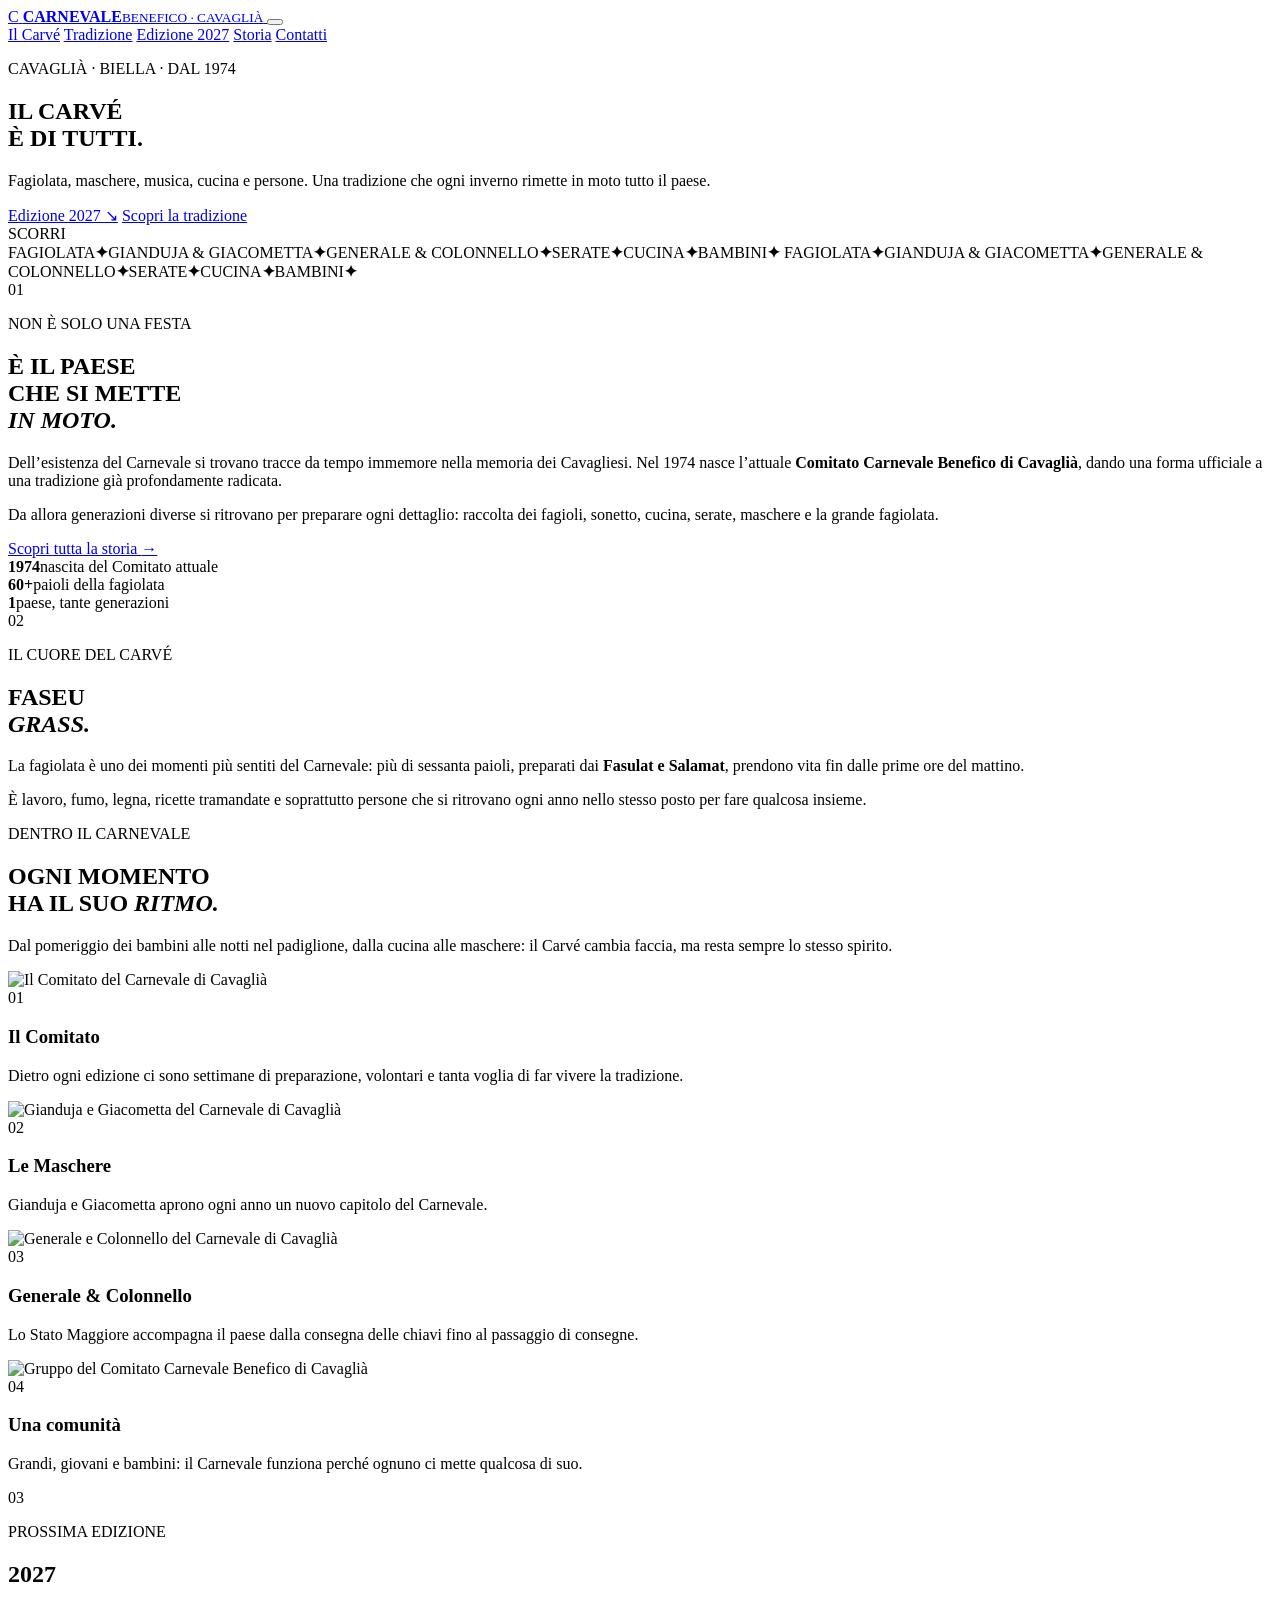
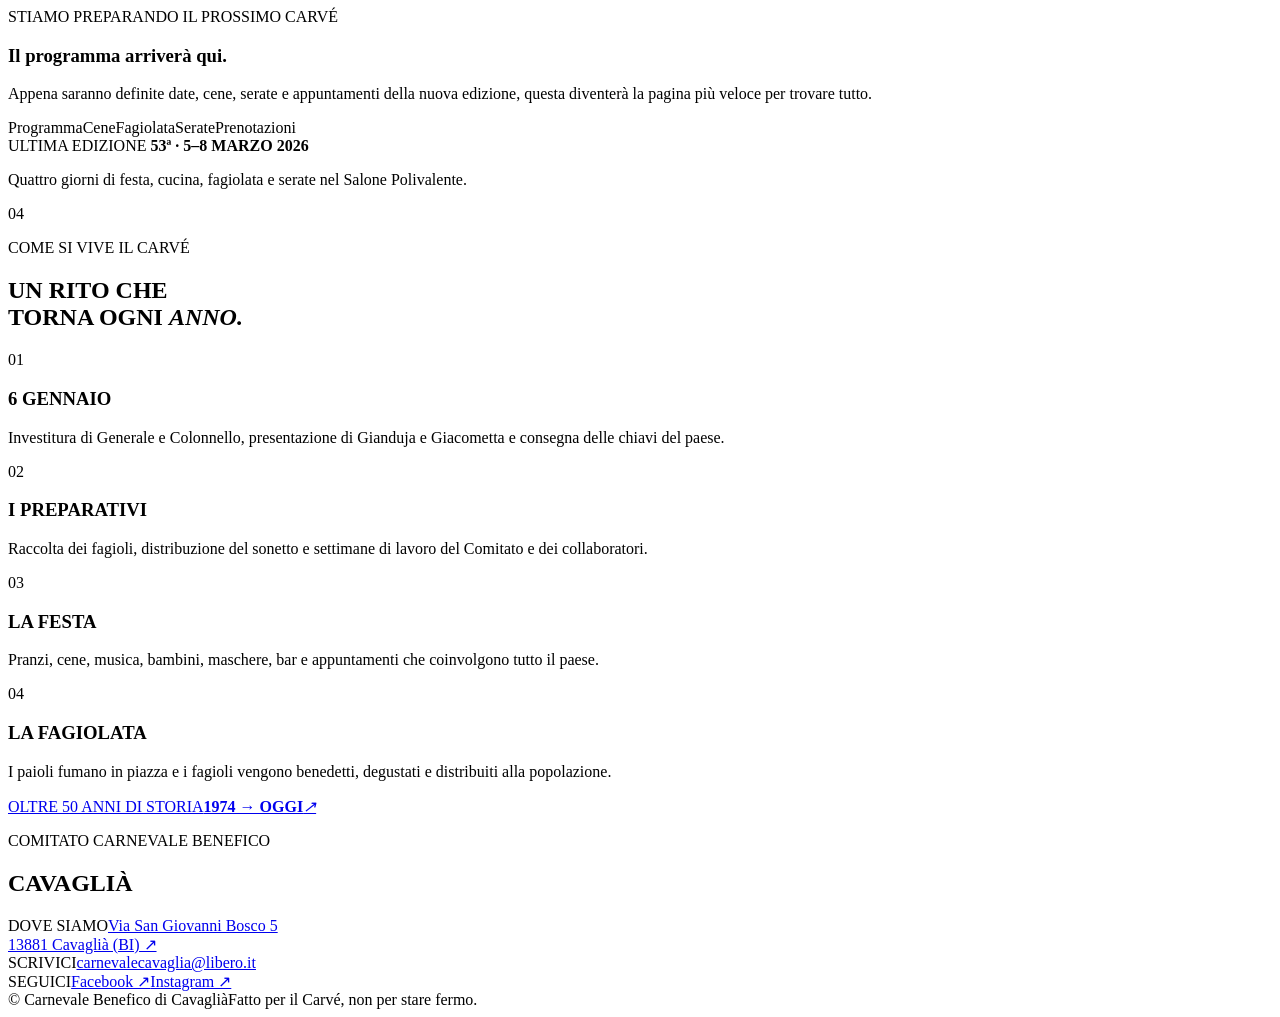
==== index.html @ 2ee0ae90 "Create mobile-first Carnevale homepage" ====
<!doctype html>
<html lang="it">
<head>
  <meta charset="utf-8">
  <meta name="viewport" content="width=device-width, initial-scale=1, viewport-fit=cover">
  <meta name="theme-color" content="#e30613">
  <meta name="description" content="Carnevale Benefico di Cavaglià: tradizione, fagiolata, maschere, musica, cucina e una comunità che porta avanti il Carvé dal 1974.">
  <title>Carnevale Benefico di Cavaglià</title>
  <link rel="preconnect" href="https://fonts.googleapis.com">
  <link rel="preconnect" href="https://fonts.gstatic.com" crossorigin>
  <link href="https://fonts.googleapis.com/css2?family=Bebas+Neue&family=Manrope:wght@400;500;600;700;800&display=swap" rel="stylesheet">
  <link rel="stylesheet" href="styles.css">
</head>
<body>
  <div class="noise" aria-hidden="true"></div>
  <div class="confetti" id="confetti" aria-hidden="true"></div>

  <header class="site-header" id="siteHeader">
    <a class="brand" href="#top" aria-label="Carnevale Benefico di Cavaglià - Home">
      <span class="brand-mark" aria-hidden="true">C</span>
      <span class="brand-copy"><strong>CARNEVALE</strong><small>BENEFICO · CAVAGLIÀ</small></span>
    </a>

    <button class="menu-toggle" id="menuToggle" type="button" aria-expanded="false" aria-controls="mainNav" aria-label="Apri il menu">
      <span></span><span></span>
    </button>

    <nav class="main-nav" id="mainNav" aria-label="Navigazione principale">
      <a href="#carnevale">Il Carvé</a>
      <a href="#tradizione">Tradizione</a>
      <a href="#edizione">Edizione 2027</a>
      <a href="storia.html">Storia</a>
      <a href="#contatti">Contatti</a>
    </nav>
  </header>

  <main id="top">
    <section class="hero" aria-labelledby="heroTitle">
      <div class="hero-photo" role="img" aria-label="Il Comitato del Carnevale Benefico di Cavaglià sul palco"></div>
      <div class="hero-shade"></div>
      <div class="hero-content">
        <p class="eyebrow reveal">CAVAGLIÀ · BIELLA · DAL 1974</p>
        <h1 id="heroTitle" class="reveal">IL CARVÉ<br><span>È DI TUTTI.</span></h1>
        <p class="hero-lead reveal">Fagiolata, maschere, musica, cucina e persone. Una tradizione che ogni inverno rimette in moto tutto il paese.</p>
        <div class="hero-actions reveal">
          <a class="btn btn-primary" href="#edizione">Edizione 2027 <span>↘</span></a>
          <a class="btn btn-ghost" href="#tradizione">Scopri la tradizione</a>
        </div>
      </div>
      <div class="hero-scroll" aria-hidden="true"><span>SCORRI</span><i></i></div>
    </section>

    <section class="ticker" aria-label="Elementi del Carnevale">
      <div class="ticker-track">
        <span>FAGIOLATA</span><b>✦</b><span>GIANDUJA & GIACOMETTA</span><b>✦</b><span>GENERALE & COLONNELLO</span><b>✦</b><span>SERATE</span><b>✦</b><span>CUCINA</span><b>✦</b><span>BAMBINI</span><b>✦</b>
        <span>FAGIOLATA</span><b>✦</b><span>GIANDUJA & GIACOMETTA</span><b>✦</b><span>GENERALE & COLONNELLO</span><b>✦</b><span>SERATE</span><b>✦</b><span>CUCINA</span><b>✦</b><span>BAMBINI</span><b>✦</b>
      </div>
    </section>

    <section class="intro section" id="carnevale">
      <div class="section-number reveal">01</div>
      <div class="intro-copy">
        <p class="eyebrow dark reveal">NON È SOLO UNA FESTA</p>
        <h2 class="display reveal">È IL PAESE<br>CHE SI METTE<br><em>IN MOTO.</em></h2>
      </div>
      <div class="intro-text reveal">
        <p>Dell’esistenza del Carnevale si trovano tracce da tempo immemore nella memoria dei Cavagliesi. Nel 1974 nasce l’attuale <strong>Comitato Carnevale Benefico di Cavaglià</strong>, dando una forma ufficiale a una tradizione già profondamente radicata.</p>
        <p>Da allora generazioni diverse si ritrovano per preparare ogni dettaglio: raccolta dei fagioli, sonetto, cucina, serate, maschere e la grande fagiolata.</p>
        <a class="text-link" href="storia.html">Scopri tutta la storia <span>→</span></a>
      </div>
    </section>

    <section class="stats" aria-label="Numeri del Carnevale">
      <article class="stat reveal"><strong>1974</strong><span>nascita del Comitato attuale</span></article>
      <article class="stat reveal"><strong>60+</strong><span>paioli della fagiolata</span></article>
      <article class="stat reveal"><strong>1</strong><span>paese, tante generazioni</span></article>
    </section>

    <section class="tradition section section-dark" id="tradizione">
      <div class="section-number reveal">02</div>
      <div class="tradition-grid">
        <div class="tradition-copy">
          <p class="eyebrow reveal">IL CUORE DEL CARVÉ</p>
          <h2 class="display reveal">FASEU<br><em>GRASS.</em></h2>
          <p class="reveal">La fagiolata è uno dei momenti più sentiti del Carnevale: più di sessanta paioli, preparati dai <strong>Fasulat e Salamat</strong>, prendono vita fin dalle prime ore del mattino.</p>
          <p class="reveal">È lavoro, fumo, legna, ricette tramandate e soprattutto persone che si ritrovano ogni anno nello stesso posto per fare qualcosa insieme.</p>
        </div>
        <div class="tradition-photo reveal" role="img" aria-label="Preparazione della fagiolata di Cavaglià"></div>
      </div>
    </section>

    <section class="moments section">
      <div class="section-head">
        <div>
          <p class="eyebrow dark reveal">DENTRO IL CARNEVALE</p>
          <h2 class="display reveal">OGNI MOMENTO<br>HA IL SUO <em>RITMO.</em></h2>
        </div>
        <p class="section-note reveal">Dal pomeriggio dei bambini alle notti nel padiglione, dalla cucina alle maschere: il Carvé cambia faccia, ma resta sempre lo stesso spirito.</p>
      </div>

      <div class="mosaic">
        <article class="moment moment-large reveal">
          <img src="https://carnevalecavaglia.wordpress.com/wp-content/uploads/2025/02/img_5497-1.jpg" alt="Il Comitato del Carnevale di Cavaglià" loading="lazy">
          <div><span>01</span><h3>Il Comitato</h3><p>Dietro ogni edizione ci sono settimane di preparazione, volontari e tanta voglia di far vivere la tradizione.</p></div>
        </article>
        <article class="moment reveal">
          <img src="https://carnevalecavaglia.wordpress.com/wp-content/uploads/2025/02/0dda241e-a281-49d0-a667-15e8bd925cbe.jpeg?w=1024" alt="Gianduja e Giacometta del Carnevale di Cavaglià" loading="lazy">
          <div><span>02</span><h3>Le Maschere</h3><p>Gianduja e Giacometta aprono ogni anno un nuovo capitolo del Carnevale.</p></div>
        </article>
        <article class="moment reveal">
          <img src="https://carnevalecavaglia.wordpress.com/wp-content/uploads/2025/02/immagine-whatsapp-2025-02-12-ore-13.11.57_325f3c4b.jpg?w=1024" alt="Generale e Colonnello del Carnevale di Cavaglià" loading="lazy">
          <div><span>03</span><h3>Generale & Colonnello</h3><p>Lo Stato Maggiore accompagna il paese dalla consegna delle chiavi fino al passaggio di consegne.</p></div>
        </article>
        <article class="moment moment-wide reveal">
          <img src="https://carnevalecavaglia.wordpress.com/wp-content/uploads/2025/02/img_5495.jpg?w=1024" alt="Gruppo del Comitato Carnevale Benefico di Cavaglià" loading="lazy">
          <div><span>04</span><h3>Una comunità</h3><p>Grandi, giovani e bambini: il Carnevale funziona perché ognuno ci mette qualcosa di suo.</p></div>
        </article>
      </div>
    </section>

    <section class="edition section section-red" id="edizione">
      <div class="edition-top">
        <div class="section-number inverse reveal">03</div>
        <p class="eyebrow reveal">PROSSIMA EDIZIONE</p>
      </div>
      <div class="edition-grid">
        <div>
          <h2 class="edition-year reveal">2027</h2>
          <p class="edition-status reveal"><span></span> STIAMO PREPARANDO IL PROSSIMO CARVÉ</p>
        </div>
        <div class="edition-copy reveal">
          <h3>Il programma arriverà qui.</h3>
          <p>Appena saranno definite date, cene, serate e appuntamenti della nuova edizione, questa diventerà la pagina più veloce per trovare tutto.</p>
          <div class="edition-tags" aria-label="Contenuti previsti">
            <span>Programma</span><span>Cene</span><span>Fagiolata</span><span>Serate</span><span>Prenotazioni</span>
          </div>
        </div>
      </div>
      <div class="past-edition reveal">
        <span>ULTIMA EDIZIONE</span>
        <strong>53ª · 5–8 MARZO 2026</strong>
        <p>Quattro giorni di festa, cucina, fagiolata e serate nel Salone Polivalente.</p>
      </div>
    </section>

    <section class="ritual section">
      <div class="section-number reveal">04</div>
      <div class="ritual-head">
        <p class="eyebrow dark reveal">COME SI VIVE IL CARVÉ</p>
        <h2 class="display reveal">UN RITO CHE<br>TORNA OGNI <em>ANNO.</em></h2>
      </div>
      <div class="steps">
        <article class="step reveal"><span>01</span><h3>6 GENNAIO</h3><p>Investitura di Generale e Colonnello, presentazione di Gianduja e Giacometta e consegna delle chiavi del paese.</p></article>
        <article class="step reveal"><span>02</span><h3>I PREPARATIVI</h3><p>Raccolta dei fagioli, distribuzione del sonetto e settimane di lavoro del Comitato e dei collaboratori.</p></article>
        <article class="step reveal"><span>03</span><h3>LA FESTA</h3><p>Pranzi, cene, musica, bambini, maschere, bar e appuntamenti che coinvolgono tutto il paese.</p></article>
        <article class="step reveal"><span>04</span><h3>LA FAGIOLATA</h3><p>I paioli fumano in piazza e i fagioli vengono benedetti, degustati e distribuiti alla popolazione.</p></article>
      </div>
    </section>

    <section class="cta-band" aria-label="Scopri la storia">
      <a href="storia.html"><span>OLTRE 50 ANNI DI STORIA</span><strong>1974 → OGGI</strong><i>↗</i></a>
    </section>
  </main>

  <footer id="contatti">
    <div class="footer-main">
      <div>
        <p class="footer-kicker">COMITATO CARNEVALE BENEFICO</p>
        <h2>CAVAGLIÀ</h2>
      </div>
      <div class="footer-links">
        <div><span>DOVE SIAMO</span><a href="https://www.google.com/maps/search/?api=1&query=Via+San+Giovanni+Bosco+5+Cavaglia" target="_blank" rel="noopener">Via San Giovanni Bosco 5<br>13881 Cavaglià (BI) ↗</a></div>
        <div><span>SCRIVICI</span><a href="mailto:carnevalecavaglia@libero.it">carnevalecavaglia@libero.it</a></div>
        <div><span>SEGUICI</span><a href="https://www.facebook.com/carnevalecavaglia" target="_blank" rel="noopener">Facebook ↗</a><a href="https://www.instagram.com/" target="_blank" rel="noopener">Instagram ↗</a></div>
      </div>
    </div>
    <div class="footer-bottom"><span>© <span id="year"></span> Carnevale Benefico di Cavaglià</span><span>Fatto per il Carvé, non per stare fermo.</span></div>
  </footer>

  <script src="script.js"></script>
</body>
</html>
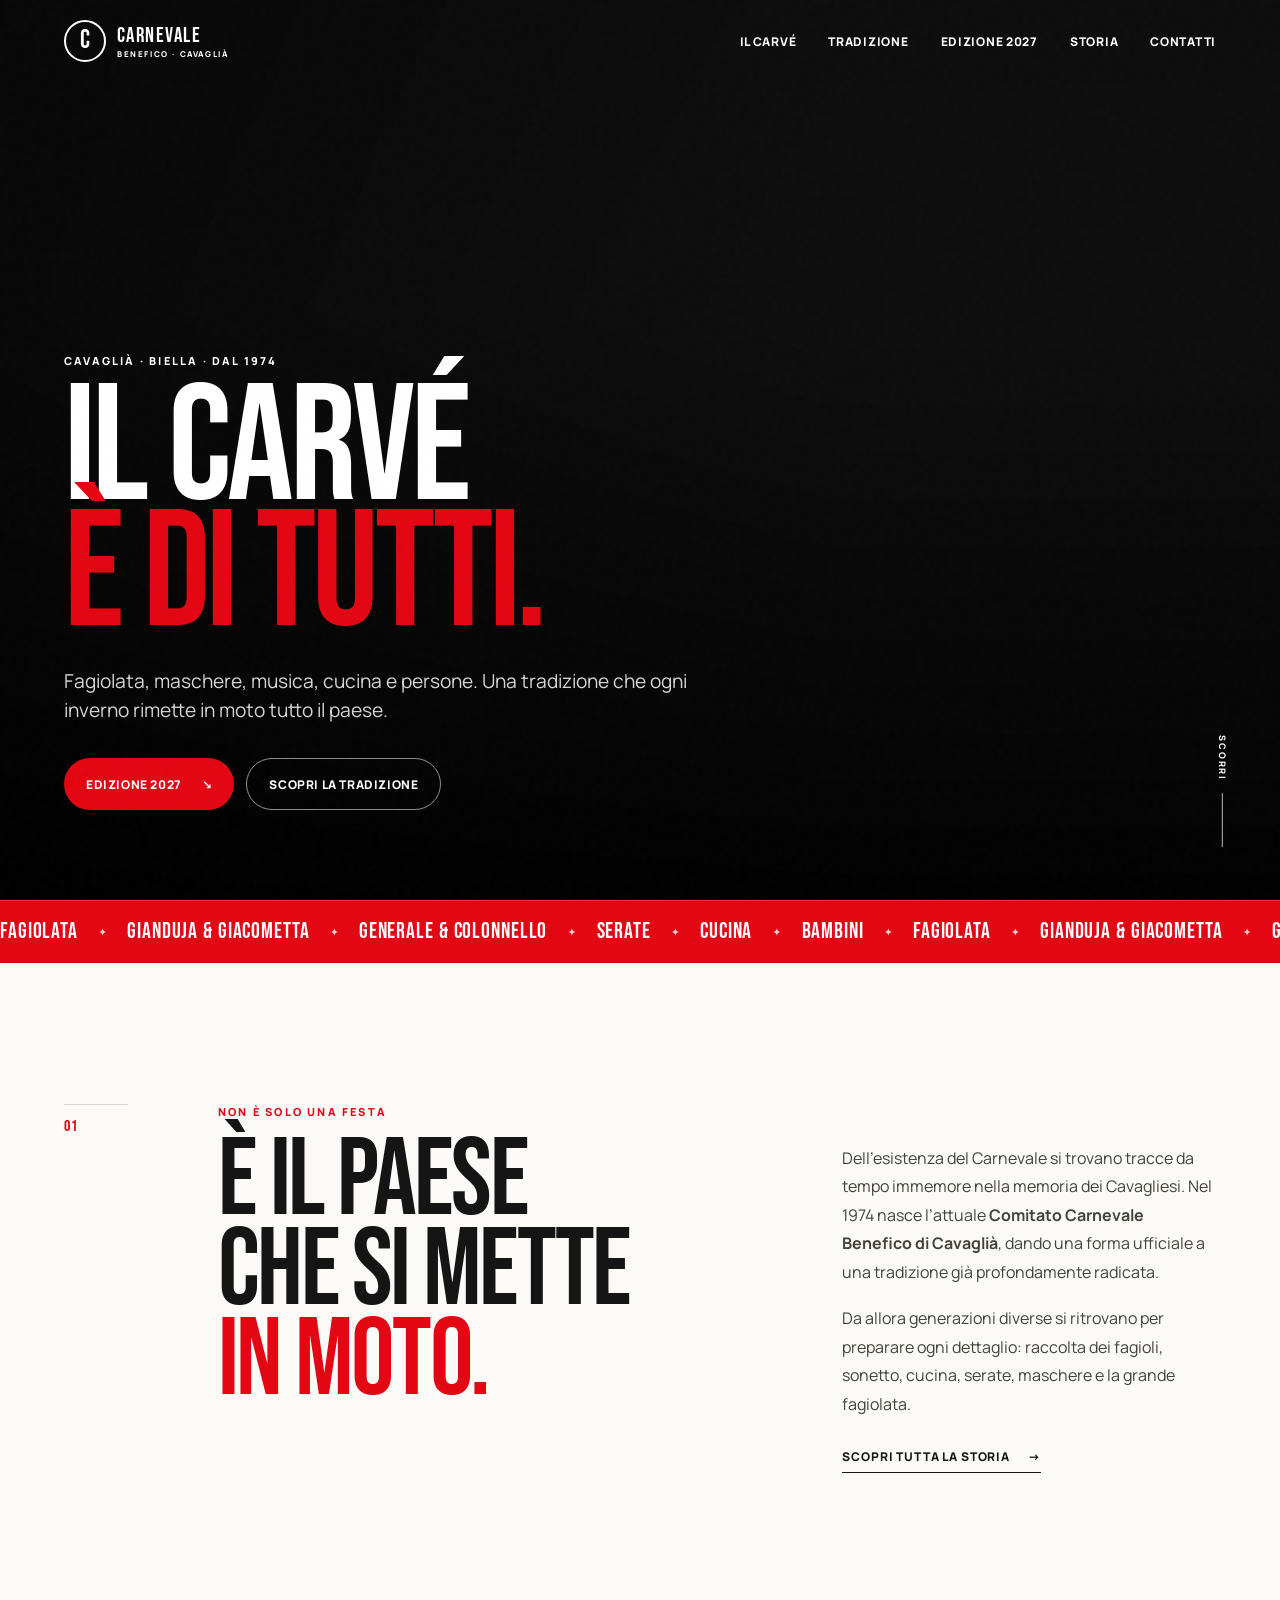
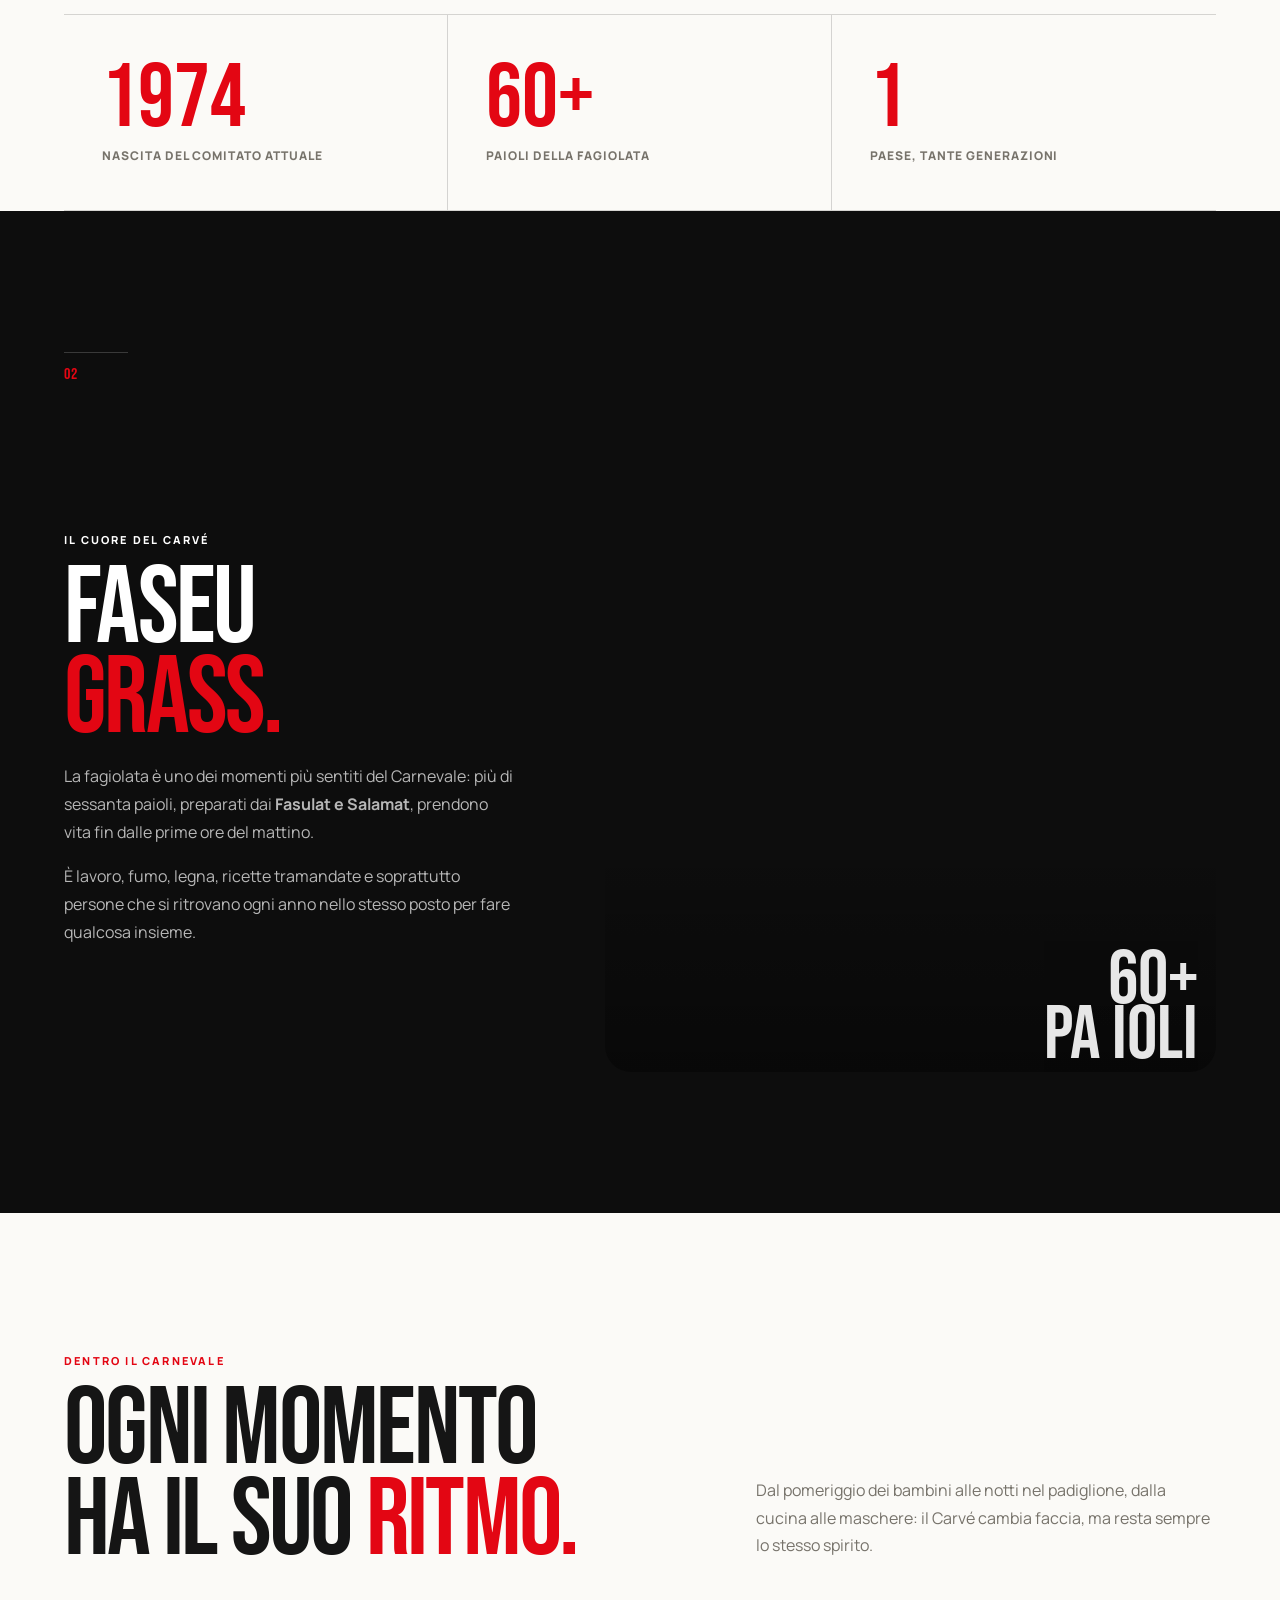
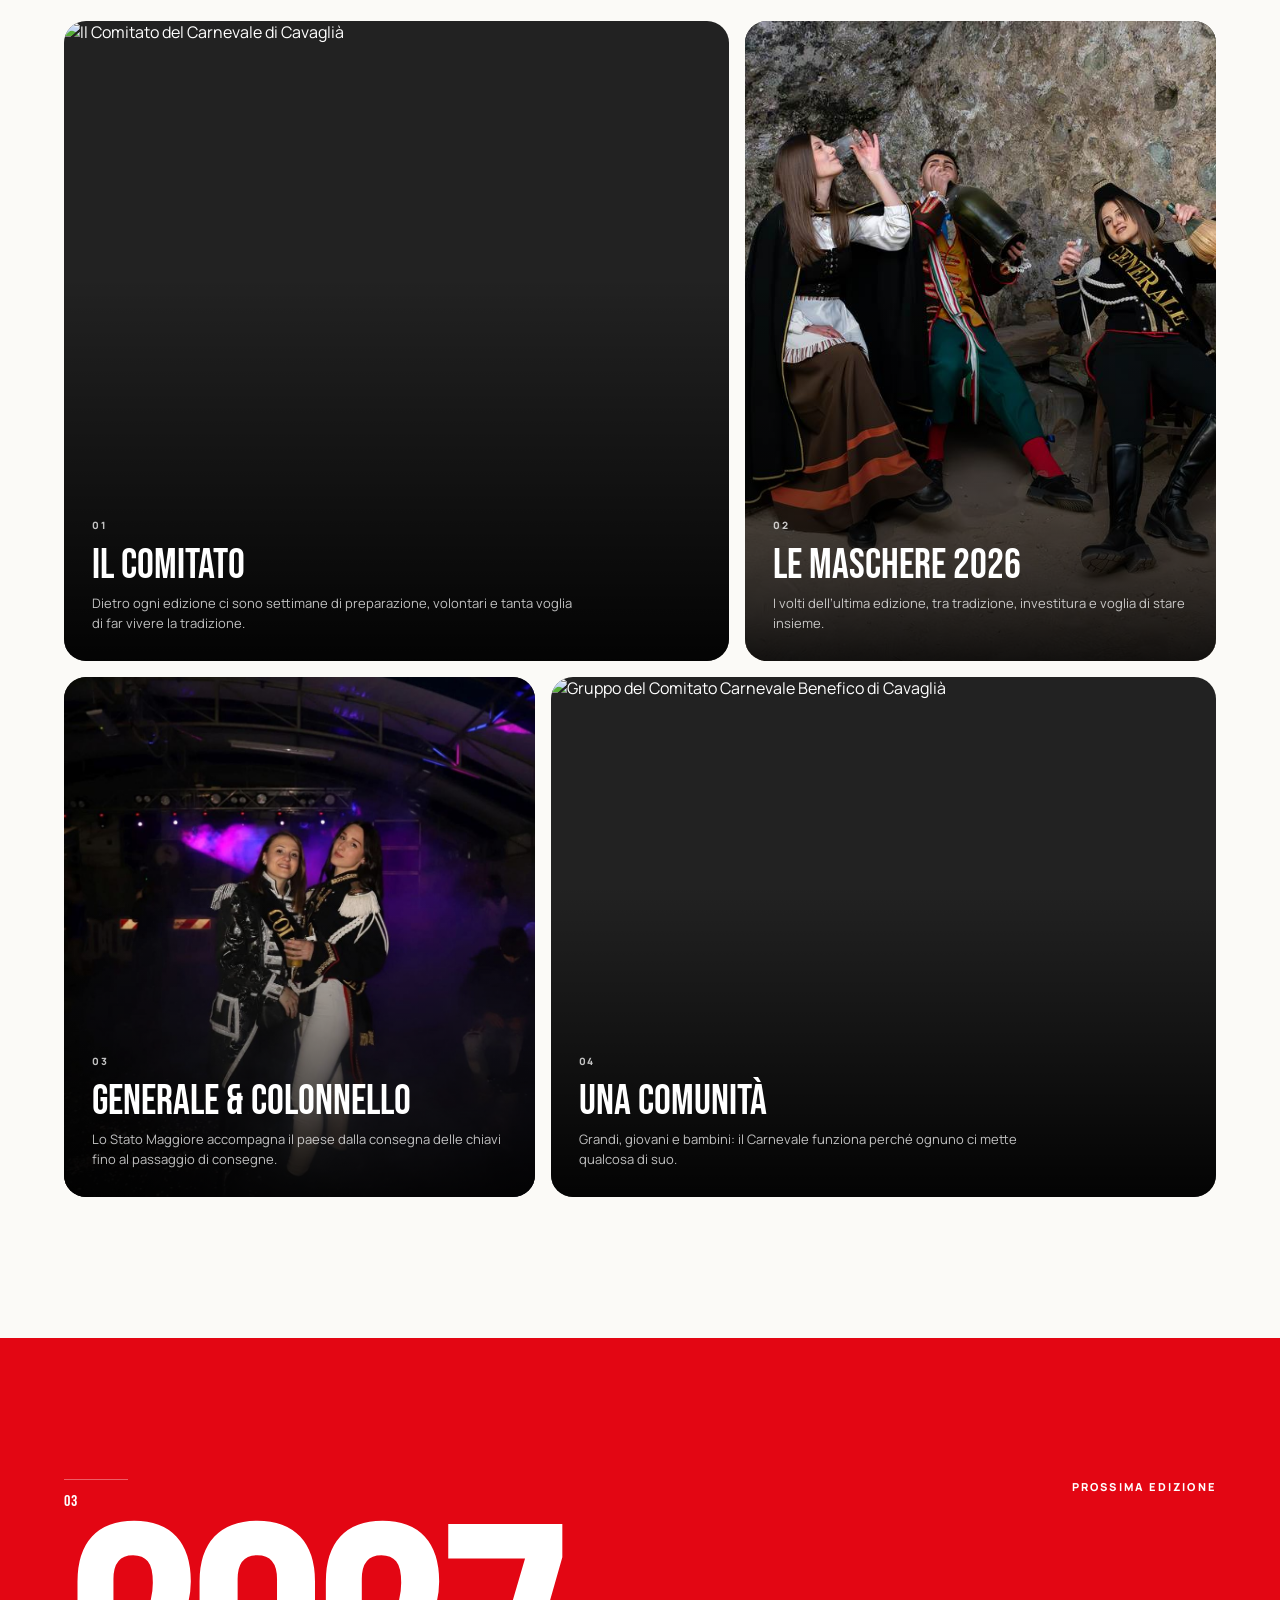
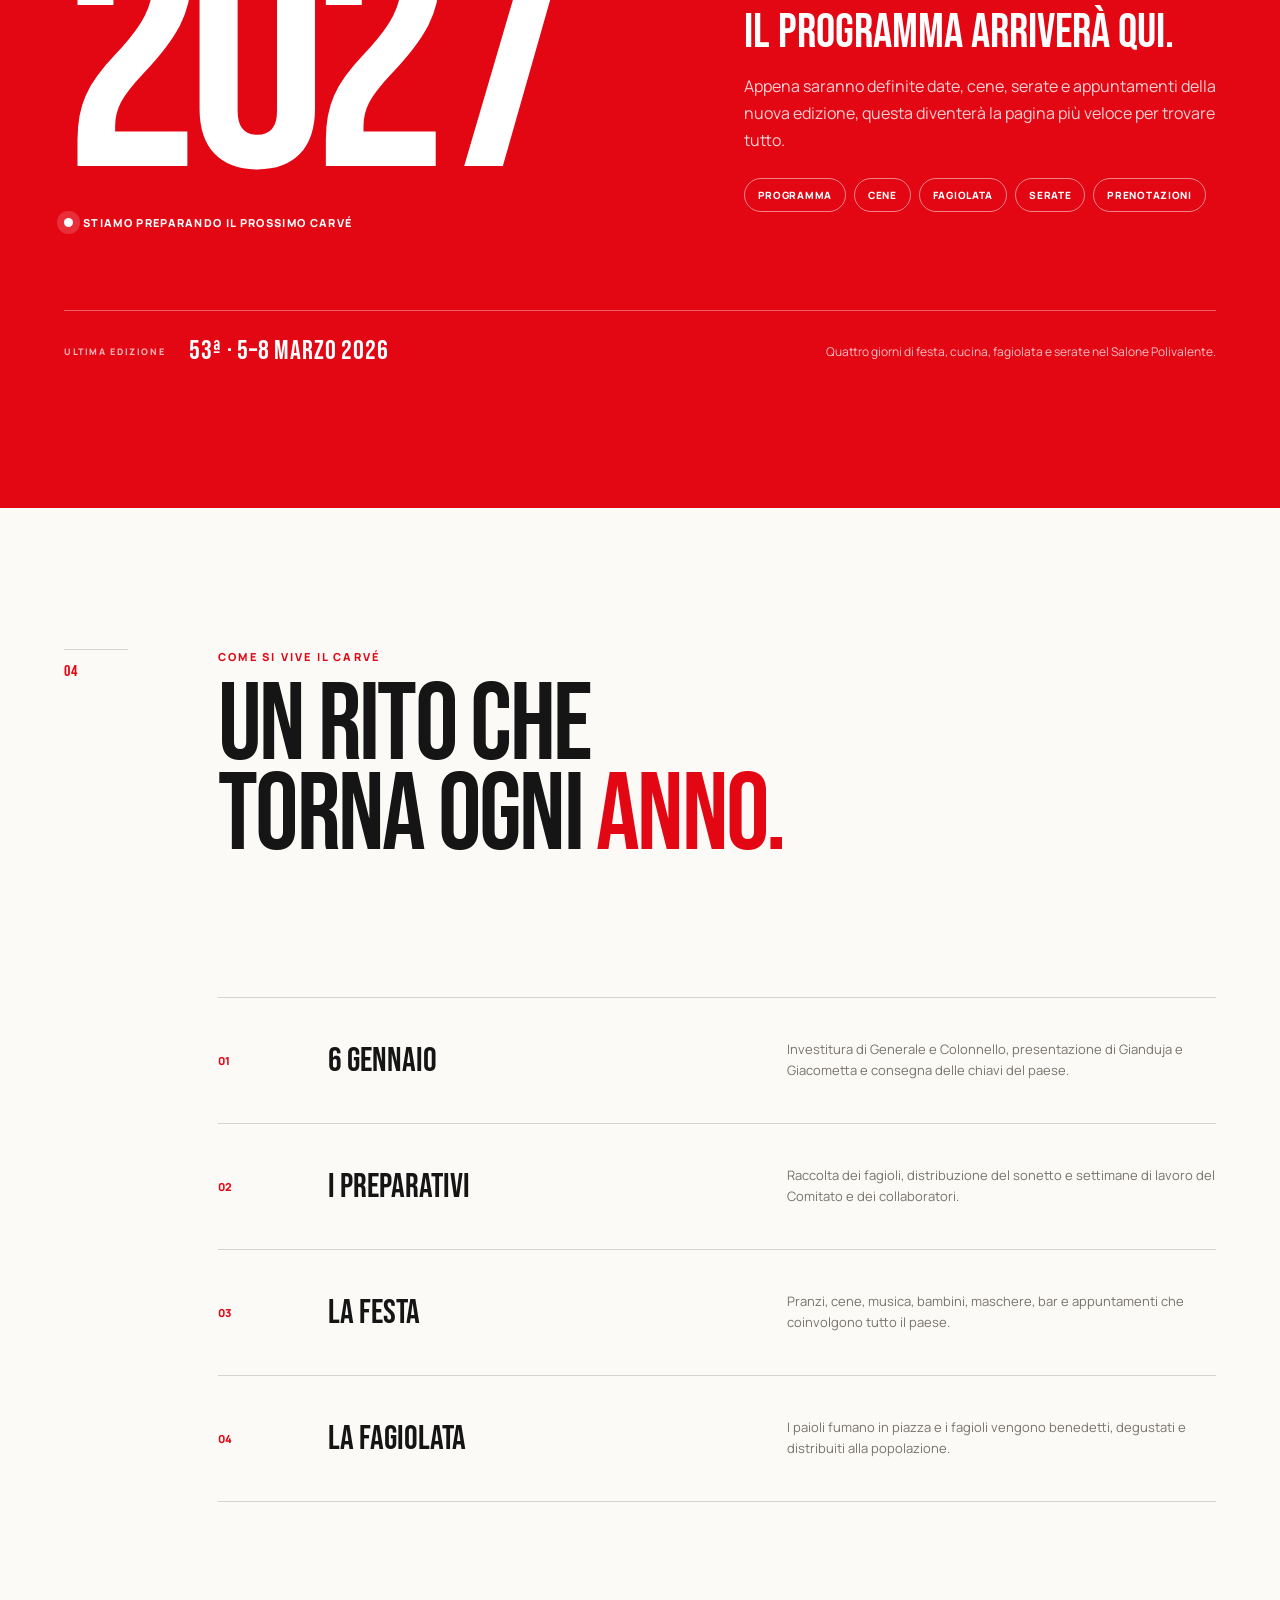
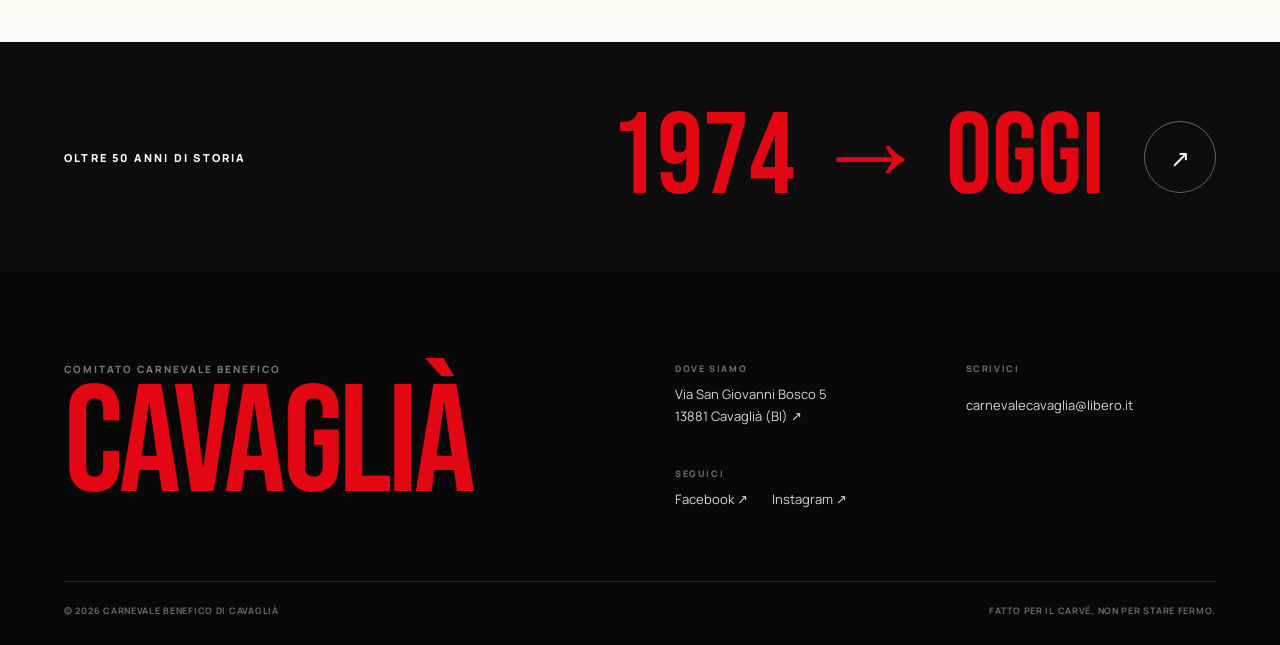
==== commit 328e89bf: "Use 2026 Drive photos on the homepage" ====
--- a/index.html
+++ b/index.html
@@ -104,11 +104,11 @@
           <div><span>01</span><h3>Il Comitato</h3><p>Dietro ogni edizione ci sono settimane di preparazione, volontari e tanta voglia di far vivere la tradizione.</p></div>
         </article>
         <article class="moment reveal">
-          <img src="https://carnevalecavaglia.wordpress.com/wp-content/uploads/2025/02/0dda241e-a281-49d0-a667-15e8bd925cbe.jpeg?w=1024" alt="Gianduja e Giacometta del Carnevale di Cavaglià" loading="lazy">
-          <div><span>02</span><h3>Le Maschere</h3><p>Gianduja e Giacometta aprono ogni anno un nuovo capitolo del Carnevale.</p></div>
+          <img src="assets/maschere-2026.jpg" alt="Maschere e Stato Maggiore del Carnevale di Cavaglià 2026" loading="lazy">
+          <div><span>02</span><h3>Le Maschere 2026</h3><p>I volti dell’ultima edizione, tra tradizione, investitura e voglia di stare insieme.</p></div>
         </article>
         <article class="moment reveal">
-          <img src="https://carnevalecavaglia.wordpress.com/wp-content/uploads/2025/02/immagine-whatsapp-2025-02-12-ore-13.11.57_325f3c4b.jpg?w=1024" alt="Generale e Colonnello del Carnevale di Cavaglià" loading="lazy">
+          <img src="assets/generale-colonnello-2026.jpg" alt="Generale e Colonnello del Carnevale di Cavaglià 2026" loading="lazy">
           <div><span>03</span><h3>Generale & Colonnello</h3><p>Lo Stato Maggiore accompagna il paese dalla consegna delle chiavi fino al passaggio di consegne.</p></div>
         </article>
         <article class="moment moment-wide reveal">
--- a/styles.css
+++ b/styles.css
@@ -0,0 +1,322 @@
+:root {
+  --red: #e30613;
+  --red-dark: #b4000a;
+  --black: #0d0d0d;
+  --ink: #151515;
+  --cream: #f4f0e8;
+  --paper: #fbfaf7;
+  --white: #fff;
+  --muted: #77736b;
+  --line: rgba(13,13,13,.16);
+  --radius: 26px;
+  --pad: clamp(20px, 5vw, 72px);
+  --header-h: 82px;
+}
+
+* { box-sizing: border-box; }
+html { scroll-behavior: smooth; }
+body {
+  margin: 0;
+  font-family: "Manrope", system-ui, -apple-system, BlinkMacSystemFont, "Segoe UI", sans-serif;
+  color: var(--ink);
+  background: var(--paper);
+  overflow-x: hidden;
+}
+body.menu-open { overflow: hidden; }
+img { max-width: 100%; display: block; }
+a { color: inherit; text-decoration: none; }
+button, a { -webkit-tap-highlight-color: transparent; }
+::selection { background: var(--red); color: #fff; }
+
+.noise {
+  position: fixed;
+  inset: 0;
+  z-index: 9998;
+  pointer-events: none;
+  opacity: .025;
+  background-image: url("data:image/svg+xml,%3Csvg viewBox='0 0 180 180' xmlns='http://www.w3.org/2000/svg'%3E%3Cfilter id='n'%3E%3CfeTurbulence type='fractalNoise' baseFrequency='.8' numOctaves='4' stitchTiles='stitch'/%3E%3C/filter%3E%3Crect width='100%25' height='100%25' filter='url(%23n)' opacity='.7'/%3E%3C/svg%3E");
+}
+
+.confetti { position: fixed; inset: 0; pointer-events: none; z-index: 3; overflow: hidden; }
+.confetti i {
+  position: absolute;
+  width: 7px;
+  height: 18px;
+  opacity: 0;
+  animation: confettiFall linear forwards;
+  border-radius: 2px;
+}
+@keyframes confettiFall {
+  0% { opacity: 0; transform: translate3d(0,-10vh,0) rotate(0deg); }
+  10% { opacity: .7; }
+  100% { opacity: 0; transform: translate3d(var(--drift),110vh,0) rotate(720deg); }
+}
+
+.site-header {
+  position: fixed;
+  top: 0; left: 0; right: 0;
+  height: var(--header-h);
+  padding: 0 var(--pad);
+  display: flex;
+  align-items: center;
+  justify-content: space-between;
+  z-index: 100;
+  color: #fff;
+  transition: background .35s ease, color .35s ease, border .35s ease, height .35s ease;
+}
+.site-header.scrolled {
+  height: 68px;
+  color: var(--ink);
+  background: rgba(251,250,247,.88);
+  backdrop-filter: blur(16px);
+  -webkit-backdrop-filter: blur(16px);
+  border-bottom: 1px solid rgba(0,0,0,.08);
+}
+.brand { display: inline-flex; align-items: center; gap: 11px; position: relative; z-index: 102; }
+.brand-mark {
+  width: 42px; height: 42px;
+  border: 2px solid currentColor;
+  border-radius: 50%;
+  display: grid; place-items: center;
+  font-family: "Bebas Neue", sans-serif;
+  font-size: 26px;
+  line-height: 1;
+}
+.brand-copy { display: grid; line-height: 1; gap: 4px; }
+.brand-copy strong { font-family: "Bebas Neue", sans-serif; font-size: 21px; letter-spacing: .07em; font-weight: 400; }
+.brand-copy small { font-size: 8px; letter-spacing: .2em; font-weight: 800; }
+
+.main-nav { display: flex; align-items: center; gap: clamp(20px, 2.5vw, 40px); font-size: 12px; font-weight: 800; text-transform: uppercase; letter-spacing: .06em; }
+.main-nav a { position: relative; }
+.main-nav a::after { content: ""; position: absolute; left: 0; bottom: -7px; width: 100%; height: 2px; background: var(--red); transform: scaleX(0); transform-origin: left; transition: transform .2s ease; }
+.main-nav a:hover::after { transform: scaleX(1); }
+.menu-toggle { display: none; border: 0; background: transparent; color: inherit; width: 48px; height: 48px; padding: 0; position: relative; z-index: 102; }
+.menu-toggle span { position: absolute; width: 24px; height: 2px; background: currentColor; left: 12px; transition: transform .25s ease, top .25s ease; }
+.menu-toggle span:first-child { top: 19px; }
+.menu-toggle span:last-child { top: 28px; }
+.menu-toggle.active span:first-child { top: 24px; transform: rotate(45deg); }
+.menu-toggle.active span:last-child { top: 24px; transform: rotate(-45deg); }
+
+.hero { position: relative; min-height: 100svh; color: #fff; display: flex; align-items: flex-end; overflow: hidden; background: #111; }
+.hero-photo {
+  position: absolute; inset: 0;
+  background-image: url("https://carnevalecavaglia.wordpress.com/wp-content/uploads/2025/02/img_5497-1.jpg");
+  background-size: cover;
+  background-position: center 40%;
+  transform: scale(1.04);
+  animation: heroZoom 10s ease-out forwards;
+}
+@keyframes heroZoom { to { transform: scale(1); } }
+.hero-shade {
+  position: absolute; inset: 0;
+  background: linear-gradient(180deg, rgba(0,0,0,.2) 0%, rgba(0,0,0,.12) 35%, rgba(0,0,0,.86) 100%), linear-gradient(90deg, rgba(0,0,0,.42), transparent 65%);
+}
+.hero-content { position: relative; z-index: 2; width: min(1100px, 100%); padding: 0 var(--pad) clamp(88px, 10vh, 130px); }
+.eyebrow { margin: 0 0 18px; font-size: 11px; font-weight: 800; letter-spacing: .2em; text-transform: uppercase; }
+.eyebrow.dark { color: var(--red); }
+.hero h1, .display, .edition-year, footer h2 { font-family: "Bebas Neue", Impact, sans-serif; font-weight: 400; letter-spacing: -.025em; }
+.hero h1 { margin: 0; font-size: clamp(78px, 13vw, 180px); line-height: .76; max-width: 1050px; }
+.hero h1 span { color: var(--red); }
+.hero-lead { margin: 28px 0 0; max-width: 650px; font-size: clamp(16px, 1.5vw, 21px); line-height: 1.55; color: rgba(255,255,255,.84); }
+.hero-actions { display: flex; flex-wrap: wrap; gap: 12px; margin-top: 32px; }
+.btn { min-height: 52px; display: inline-flex; align-items: center; justify-content: center; gap: 20px; padding: 0 22px; border-radius: 999px; font-size: 12px; font-weight: 800; text-transform: uppercase; letter-spacing: .05em; transition: transform .2s ease, background .2s ease, color .2s ease; }
+.btn:hover { transform: translateY(-2px); }
+.btn-primary { background: var(--red); color: #fff; }
+.btn-primary:hover { background: #ff1320; }
+.btn-ghost { border: 1px solid rgba(255,255,255,.55); color: #fff; }
+.btn-ghost:hover { background: #fff; color: #111; }
+.hero-scroll { position: absolute; right: var(--pad); bottom: 38px; z-index: 2; display: flex; align-items: center; gap: 12px; font-size: 9px; font-weight: 800; letter-spacing: .2em; transform: rotate(90deg) translateX(-15px); transform-origin: right bottom; }
+.hero-scroll i { display: block; width: 54px; height: 1px; background: rgba(255,255,255,.7); position: relative; overflow: hidden; }
+.hero-scroll i::after { content:""; position:absolute; inset:0; background:#fff; transform:translateX(-100%); animation: scrollLine 1.7s ease-in-out infinite; }
+@keyframes scrollLine { 50%,100% { transform: translateX(100%); } }
+
+.ticker { background: var(--red); color:#fff; overflow:hidden; border-top:1px solid rgba(255,255,255,.18); border-bottom:1px solid rgba(0,0,0,.12); }
+.ticker-track { display:flex; align-items:center; width:max-content; gap:20px; padding:17px 0; animation:ticker 35s linear infinite; }
+.ticker span { font-family:"Bebas Neue",sans-serif; font-size:22px; letter-spacing:.04em; white-space:nowrap; }
+.ticker b { font-size:11px; font-weight:400; opacity:.8; }
+@keyframes ticker { to { transform:translateX(-50%); } }
+
+.section { padding: clamp(90px, 11vw, 160px) var(--pad); }
+.section-number { font-family:"Bebas Neue",sans-serif; font-size:16px; letter-spacing:.08em; color:var(--red); border-top:1px solid var(--line); padding-top:12px; width:64px; }
+.section-number.inverse { color:#fff; border-color:rgba(255,255,255,.35); }
+.intro { display:grid; grid-template-columns:90px minmax(0, 1.2fr) minmax(280px,.8fr); gap:clamp(24px,5vw,84px); align-items:start; }
+.display { margin:0; font-size:clamp(64px,8.5vw,130px); line-height:.83; }
+.display em { color:var(--red); font-style:normal; }
+.intro-text { padding-top:40px; max-width:520px; }
+.intro-text p { font-size:16px; line-height:1.78; color:#45413b; margin:0 0 18px; }
+.text-link { display:inline-flex; align-items:center; gap:18px; margin-top:12px; font-size:12px; font-weight:800; text-transform:uppercase; letter-spacing:.07em; border-bottom:1px solid var(--ink); padding-bottom:7px; }
+.text-link span { transition: transform .2s ease; }
+.text-link:hover span { transform:translateX(5px); }
+
+.stats { display:grid; grid-template-columns:repeat(3,1fr); border-top:1px solid var(--line); border-bottom:1px solid var(--line); margin:0 var(--pad); }
+.stat { padding:46px clamp(18px,3vw,44px); display:grid; gap:10px; border-right:1px solid var(--line); }
+.stat:last-child { border-right:0; }
+.stat strong { font-family:"Bebas Neue",sans-serif; color:var(--red); font-size:clamp(60px,7vw,110px); line-height:.85; font-weight:400; }
+.stat span { color:var(--muted); font-size:12px; text-transform:uppercase; letter-spacing:.08em; font-weight:800; }
+
+.section-dark { background:var(--black); color:#fff; }
+.section-dark .section-number { border-color:rgba(255,255,255,.18); }
+.tradition-grid { display:grid; grid-template-columns:minmax(320px,.85fr) minmax(0,1.15fr); gap:clamp(40px,7vw,110px); align-items:center; margin-top:38px; }
+.tradition-copy .display em { color:var(--red); }
+.tradition-copy > p:not(.eyebrow) { max-width:520px; line-height:1.75; color:rgba(255,255,255,.7); font-size:16px; }
+.tradition-photo { min-height:650px; border-radius:var(--radius); background:linear-gradient(180deg,transparent 65%,rgba(0,0,0,.3)), url("https://carnevalecavaglia.wordpress.com/wp-content/uploads/2024/03/img_4188.jpg"); background-size:cover; background-position:center; position:relative; overflow:hidden; }
+.tradition-photo::after { content:"60+\A PA IOLI"; white-space:pre; position:absolute; right:-2px; bottom:-12px; font-family:"Bebas Neue",sans-serif; font-size:76px; line-height:.73; text-align:right; color:#fff; opacity:.9; padding:20px; }
+
+.section-head { display:grid; grid-template-columns:1fr minmax(280px,460px); gap:50px; align-items:end; margin-bottom:54px; }
+.section-note { margin:0 0 8px; color:var(--muted); line-height:1.7; }
+.mosaic { display:grid; grid-template-columns:repeat(12,1fr); gap:16px; }
+.moment { position:relative; min-height:520px; overflow:hidden; border-radius:22px; grid-column:span 5; background:#222; color:#fff; isolation:isolate; }
+.moment-large { grid-column:span 7; min-height:640px; }
+.moment-wide { grid-column:span 7; min-height:480px; }
+.moment img { width:100%; height:100%; object-fit:cover; position:absolute; inset:0; transition:transform .6s cubic-bezier(.2,.7,.2,1); }
+.moment::after { content:""; position:absolute; inset:0; background:linear-gradient(180deg,transparent 40%,rgba(0,0,0,.9)); z-index:0; }
+.moment:hover img { transform:scale(1.035); }
+.moment div { position:absolute; z-index:1; left:0; right:0; bottom:0; padding:28px; }
+.moment div span { font-size:10px; font-weight:800; letter-spacing:.15em; color:#fff; opacity:.75; }
+.moment h3 { font-family:"Bebas Neue",sans-serif; font-size:42px; margin:6px 0 2px; font-weight:400; }
+.moment p { margin:0; max-width:480px; color:rgba(255,255,255,.75); line-height:1.55; font-size:13px; }
+
+.section-red { background:var(--red); color:#fff; }
+.edition-top { display:flex; align-items:flex-start; justify-content:space-between; }
+.edition-grid { display:grid; grid-template-columns:1.1fr .9fr; gap:clamp(40px,8vw,120px); align-items:end; margin-top:30px; }
+.edition-year { margin:0; font-size:clamp(170px,27vw,420px); line-height:.7; letter-spacing:-.04em; }
+.edition-status { margin:32px 0 0; display:flex; align-items:center; gap:10px; font-size:11px; font-weight:800; letter-spacing:.12em; }
+.edition-status span { width:9px; height:9px; background:#fff; border-radius:50%; box-shadow:0 0 0 7px rgba(255,255,255,.16); animation:pulse 2s ease-in-out infinite; }
+@keyframes pulse { 50% { box-shadow:0 0 0 14px rgba(255,255,255,0); } }
+.edition-copy { padding-bottom:18px; }
+.edition-copy h3 { font-family:"Bebas Neue",sans-serif; font-size:48px; font-weight:400; margin:0 0 12px; }
+.edition-copy p { color:rgba(255,255,255,.82); line-height:1.7; margin:0 0 24px; }
+.edition-tags { display:flex; flex-wrap:wrap; gap:8px; }
+.edition-tags span { border:1px solid rgba(255,255,255,.5); padding:9px 13px; border-radius:999px; font-size:10px; font-weight:800; text-transform:uppercase; letter-spacing:.07em; }
+.past-edition { display:grid; grid-template-columns:auto auto 1fr; gap:24px; align-items:center; border-top:1px solid rgba(255,255,255,.35); margin-top:80px; padding-top:24px; }
+.past-edition span { font-size:9px; font-weight:800; letter-spacing:.18em; opacity:.7; }
+.past-edition strong { font-family:"Bebas Neue",sans-serif; font-size:27px; letter-spacing:.03em; font-weight:400; }
+.past-edition p { margin:0; text-align:right; opacity:.75; font-size:12px; }
+
+.ritual { display:grid; grid-template-columns:90px 1fr; gap:clamp(24px,5vw,84px); }
+.ritual-head { grid-column:2; }
+.steps { grid-column:2; margin-top:70px; border-top:1px solid var(--line); }
+.step { display:grid; grid-template-columns:80px 1fr 1fr; gap:30px; align-items:center; min-height:126px; border-bottom:1px solid var(--line); padding:22px 0; }
+.step > span { color:var(--red); font-size:11px; font-weight:800; }
+.step h3 { font-family:"Bebas Neue",sans-serif; font-size:34px; margin:0; font-weight:400; }
+.step p { margin:0; color:var(--muted); line-height:1.6; font-size:13px; max-width:520px; }
+
+.cta-band { background:var(--black); color:#fff; }
+.cta-band a { min-height:230px; padding:40px var(--pad); display:grid; grid-template-columns:1fr auto auto; gap:40px; align-items:center; transition:background .25s ease; }
+.cta-band a:hover { background:#171717; }
+.cta-band span { font-size:11px; font-weight:800; letter-spacing:.2em; }
+.cta-band strong { font-family:"Bebas Neue",sans-serif; font-size:clamp(64px,9vw,130px); font-weight:400; color:var(--red); }
+.cta-band i { width:72px; height:72px; border:1px solid rgba(255,255,255,.35); border-radius:50%; display:grid; place-items:center; font-style:normal; font-size:24px; transition:transform .25s ease, background .25s ease; }
+.cta-band a:hover i { transform:rotate(45deg); background:var(--red); border-color:var(--red); }
+
+footer { background:#080808; color:#fff; padding:90px var(--pad) 28px; }
+.footer-main { display:grid; grid-template-columns:1fr 1fr; gap:70px; padding-bottom:70px; }
+.footer-kicker { margin:0 0 8px; font-size:10px; font-weight:800; letter-spacing:.2em; color:rgba(255,255,255,.45); }
+footer h2 { margin:0; font-size:clamp(86px,12vw,180px); line-height:.8; color:var(--red); }
+.footer-links { display:grid; grid-template-columns:repeat(2,1fr); gap:40px; align-content:end; }
+.footer-links div { display:grid; gap:9px; }
+.footer-links div:last-child { grid-column:span 2; grid-template-columns:auto auto; justify-content:start; column-gap:24px; }
+.footer-links div:last-child span { grid-column:1/-1; }
+.footer-links span { font-size:9px; font-weight:800; letter-spacing:.18em; color:rgba(255,255,255,.4); }
+.footer-links a { font-size:13px; line-height:1.65; width:max-content; max-width:100%; color:rgba(255,255,255,.83); }
+.footer-links a:hover { color:#fff; }
+.footer-bottom { border-top:1px solid rgba(255,255,255,.12); padding-top:22px; display:flex; justify-content:space-between; gap:20px; font-size:9px; font-weight:700; letter-spacing:.08em; color:rgba(255,255,255,.4); text-transform:uppercase; }
+
+.reveal { opacity:0; transform:translateY(26px); transition:opacity .75s cubic-bezier(.2,.7,.2,1), transform .75s cubic-bezier(.2,.7,.2,1); }
+.reveal.visible { opacity:1; transform:none; }
+
+@media (max-width: 980px) {
+  :root { --header-h:72px; }
+  .menu-toggle { display:block; }
+  .main-nav {
+    position:fixed; inset:0; background:var(--red); color:#fff;
+    display:flex; flex-direction:column; align-items:flex-start; justify-content:center;
+    padding:100px var(--pad) 60px; gap:5px;
+    transform:translateY(-100%); transition:transform .45s cubic-bezier(.76,0,.24,1);
+  }
+  .main-nav.open { transform:none; }
+  .main-nav a { font-family:"Bebas Neue",sans-serif; font-size:clamp(44px,11vw,76px); font-weight:400; line-height:1.02; }
+  .main-nav a::after { display:none; }
+  .site-header.menu-active { color:#fff; background:transparent; border:0; }
+  .hero-photo { background-position:center center; }
+  .intro { grid-template-columns:60px 1fr; }
+  .intro-text { grid-column:2; padding-top:10px; }
+  .tradition-grid { grid-template-columns:1fr; }
+  .tradition-photo { min-height:520px; }
+  .section-head { grid-template-columns:1fr; }
+  .section-note { max-width:560px; }
+  .moment, .moment-large, .moment-wide { grid-column:span 6; min-height:500px; }
+  .edition-grid { grid-template-columns:1fr; }
+  .edition-copy { max-width:600px; }
+  .past-edition { grid-template-columns:1fr 1fr; }
+  .past-edition p { grid-column:1/-1; text-align:left; }
+  .footer-main { grid-template-columns:1fr; }
+}
+
+@media (max-width: 700px) {
+  :root { --pad:20px; --radius:20px; }
+  .site-header { padding:0 18px; }
+  .brand-copy strong { font-size:18px; }
+  .brand-copy small { font-size:7px; }
+  .brand-mark { width:38px; height:38px; font-size:23px; }
+  .hero { min-height: 96svh; }
+  .hero-photo { background-position:52% center; }
+  .hero-shade { background:linear-gradient(180deg,rgba(0,0,0,.18),rgba(0,0,0,.2) 38%,rgba(0,0,0,.9) 100%); }
+  .hero-content { padding:0 20px 84px; }
+  .hero h1 { font-size:clamp(74px,25vw,120px); line-height:.78; }
+  .hero-lead { font-size:15px; line-height:1.55; margin-top:20px; }
+  .hero-actions { gap:8px; margin-top:24px; }
+  .btn { min-height:48px; padding:0 18px; font-size:10px; }
+  .btn-ghost { display:none; }
+  .hero-scroll { display:none; }
+  .ticker-track { padding:13px 0; }
+  .ticker span { font-size:19px; }
+  .section { padding:82px 20px; }
+  .intro { grid-template-columns:1fr; gap:20px; }
+  .section-number { width:48px; }
+  .intro-copy, .intro-text { grid-column:1; }
+  .display { font-size:clamp(58px,19vw,90px); }
+  .intro-text { padding-top:10px; }
+  .intro-text p { font-size:15px; }
+  .stats { margin:0; grid-template-columns:1fr; }
+  .stat { border-right:0; border-bottom:1px solid var(--line); padding:30px 20px; grid-template-columns:115px 1fr; align-items:end; }
+  .stat:last-child { border-bottom:0; }
+  .stat strong { font-size:70px; }
+  .stat span { padding-bottom:7px; }
+  .tradition-grid { margin-top:28px; }
+  .tradition-photo { min-height:440px; }
+  .tradition-photo::after { font-size:54px; }
+  .mosaic { display:flex; gap:12px; overflow-x:auto; scroll-snap-type:x mandatory; padding-bottom:10px; margin-right:-20px; padding-right:20px; scrollbar-width:none; }
+  .mosaic::-webkit-scrollbar { display:none; }
+  .moment, .moment-large, .moment-wide { min-width:84vw; min-height:480px; scroll-snap-align:start; }
+  .moment div { padding:22px; }
+  .moment h3 { font-size:38px; }
+  .edition-top { display:block; }
+  .edition-top .eyebrow { margin-top:32px; }
+  .edition-year { font-size:45vw; }
+  .edition-status { margin-top:22px; font-size:9px; }
+  .edition-copy h3 { font-size:40px; }
+  .past-edition { margin-top:60px; grid-template-columns:1fr; gap:8px; }
+  .past-edition p { grid-column:auto; }
+  .ritual { grid-template-columns:1fr; gap:20px; }
+  .ritual-head, .steps { grid-column:1; }
+  .steps { margin-top:35px; }
+  .step { grid-template-columns:44px 1fr; gap:12px 16px; padding:24px 0; }
+  .step p { grid-column:2; }
+  .cta-band a { min-height:180px; padding:32px 20px; grid-template-columns:1fr auto; gap:20px; }
+  .cta-band span { grid-column:1/-1; }
+  .cta-band strong { font-size:72px; }
+  .cta-band i { width:54px; height:54px; }
+  footer { padding:72px 20px 24px; }
+  .footer-main { gap:50px; padding-bottom:52px; }
+  footer h2 { font-size:31vw; }
+  .footer-links { grid-template-columns:1fr; gap:28px; }
+  .footer-links div:last-child { grid-column:1; }
+  .footer-bottom { flex-direction:column; }
+}
+
+@media (prefers-reduced-motion: reduce) {
+  html { scroll-behavior:auto; }
+  *, *::before, *::after { animation-duration:.001ms !important; animation-iteration-count:1 !important; transition-duration:.001ms !important; }
+  .reveal { opacity:1; transform:none; }
+}
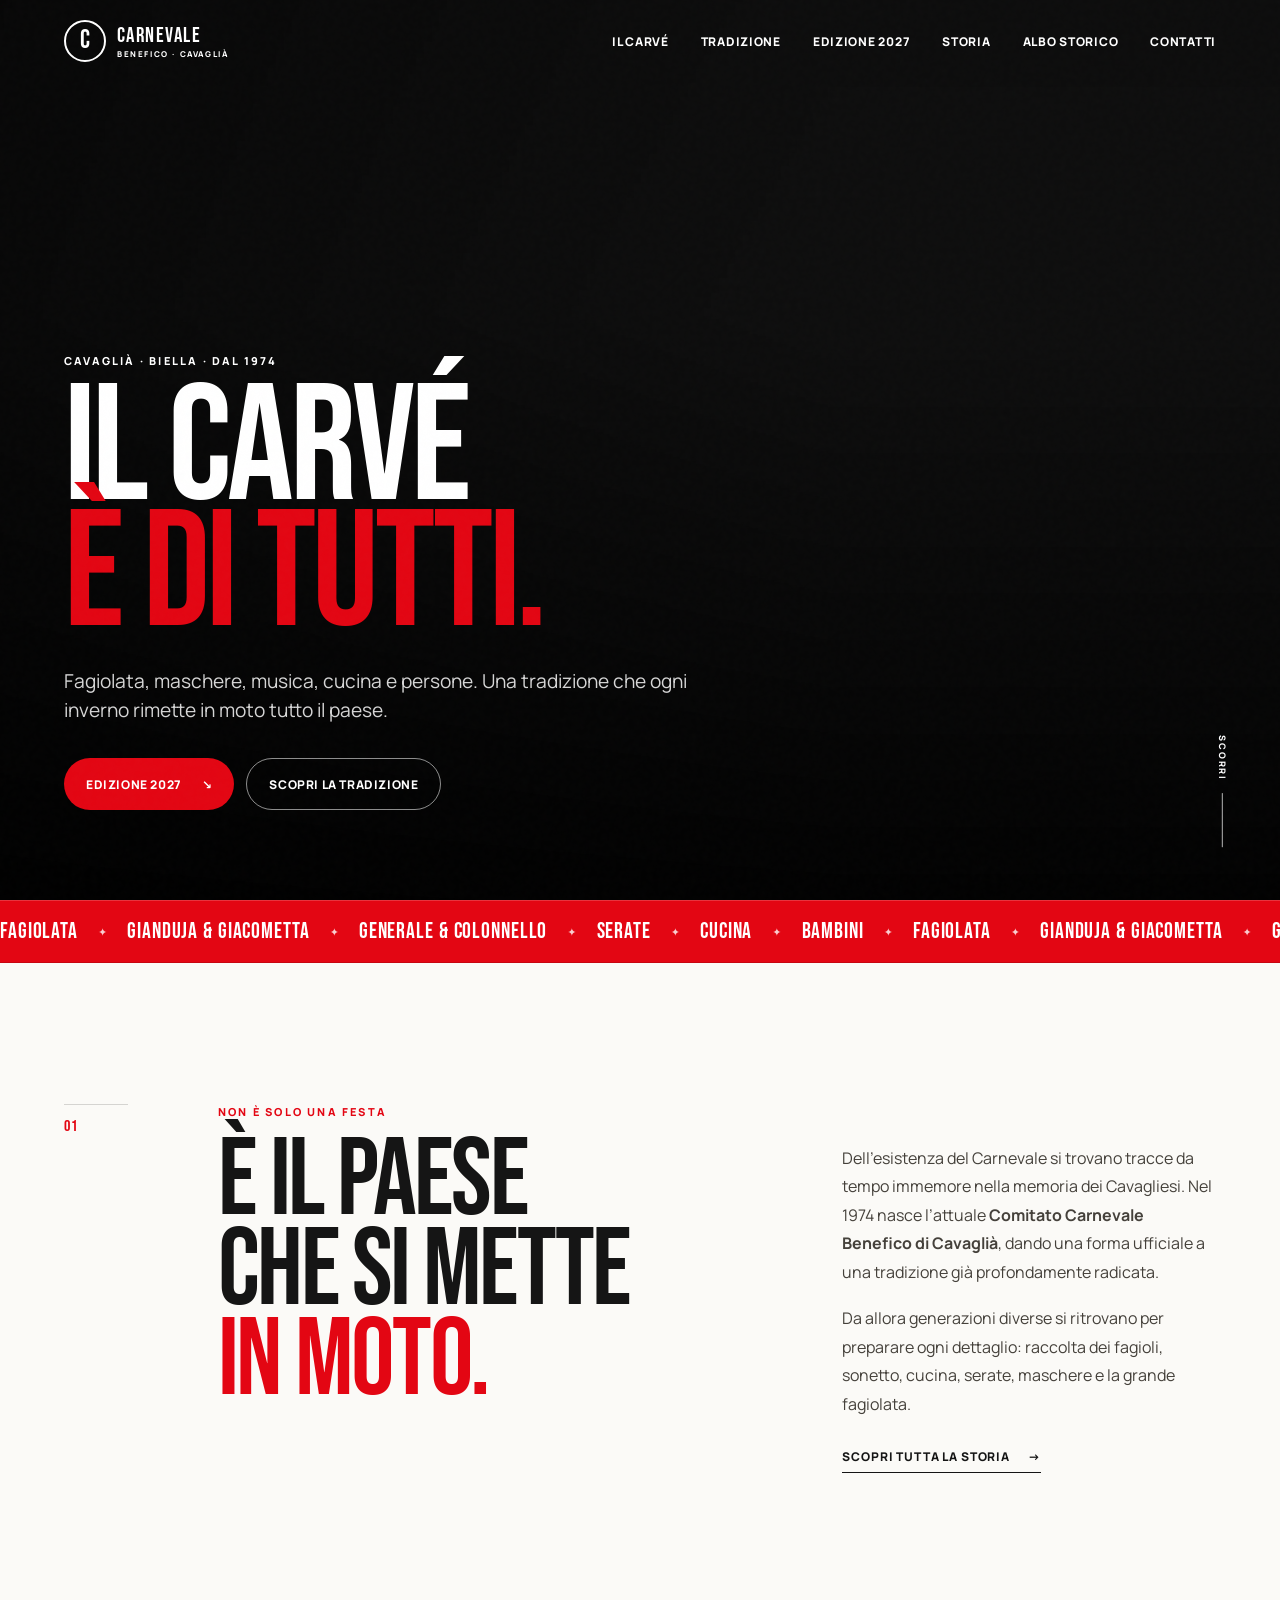
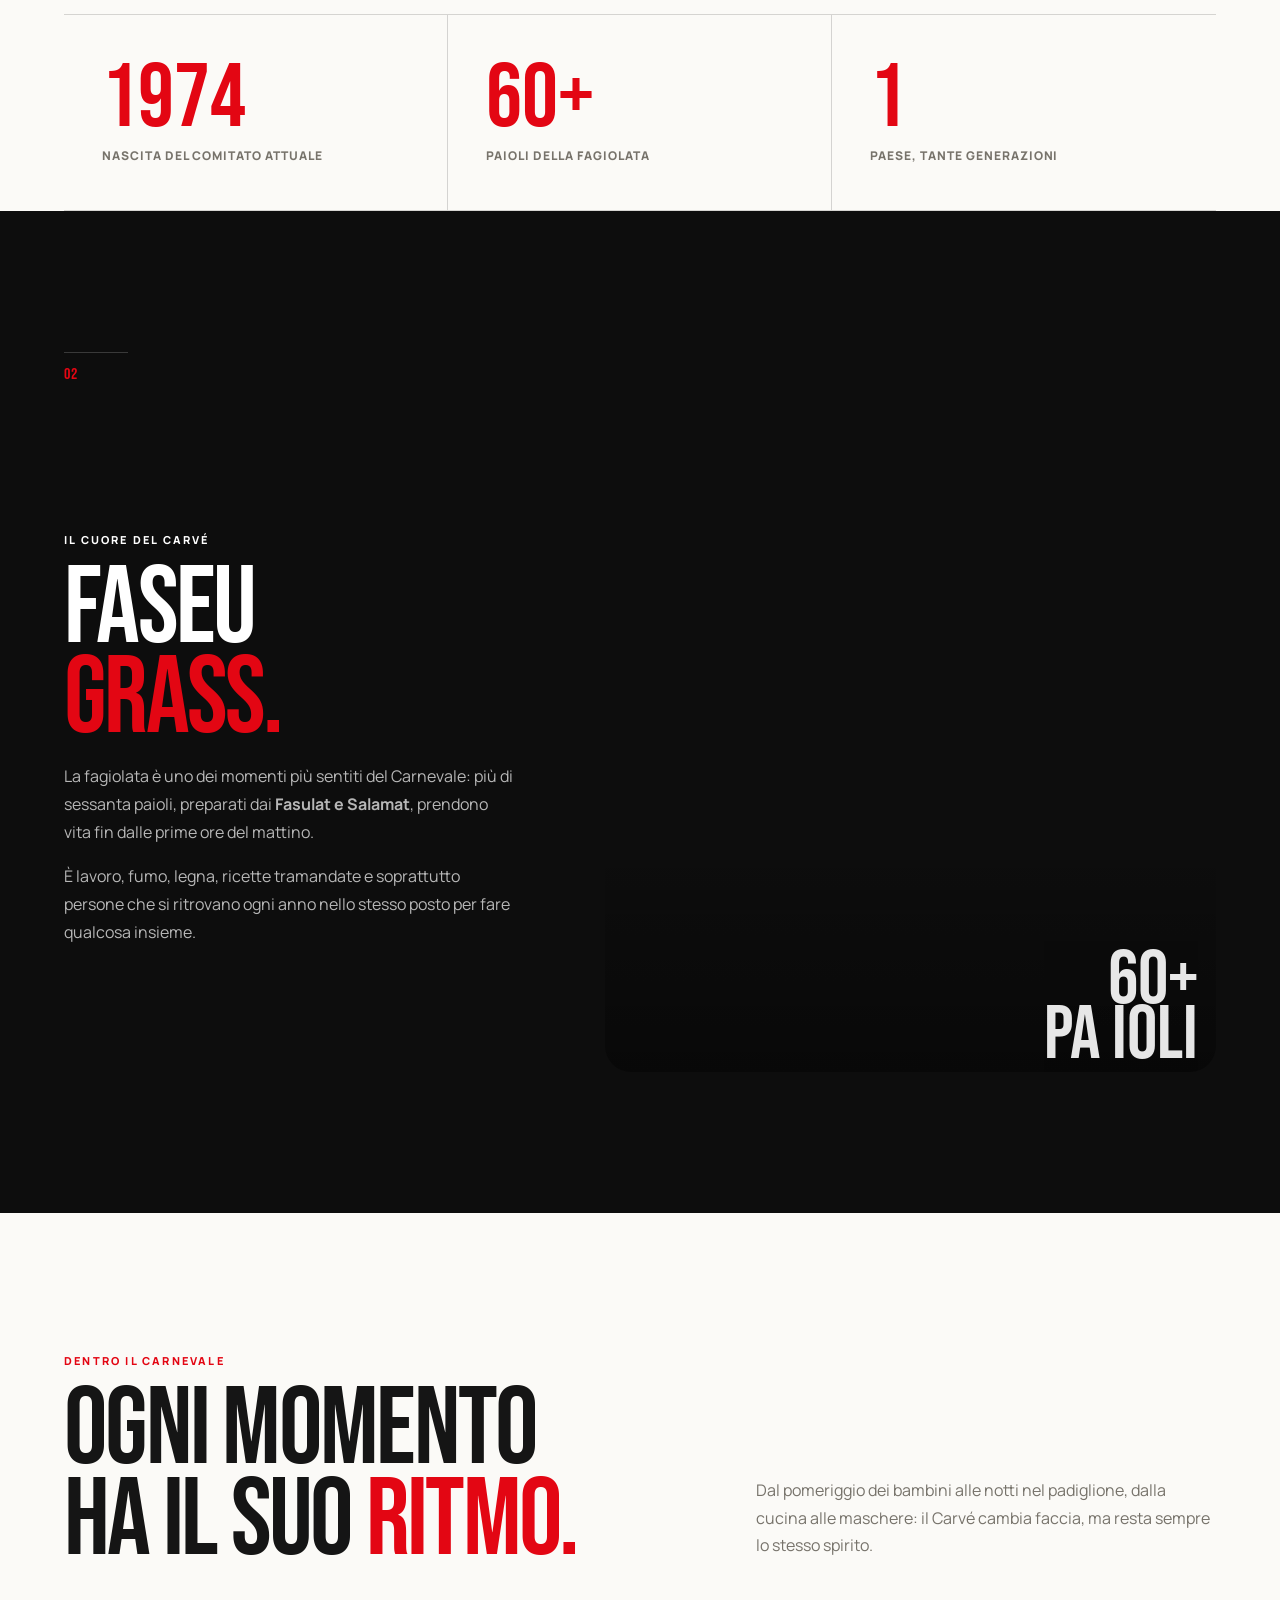
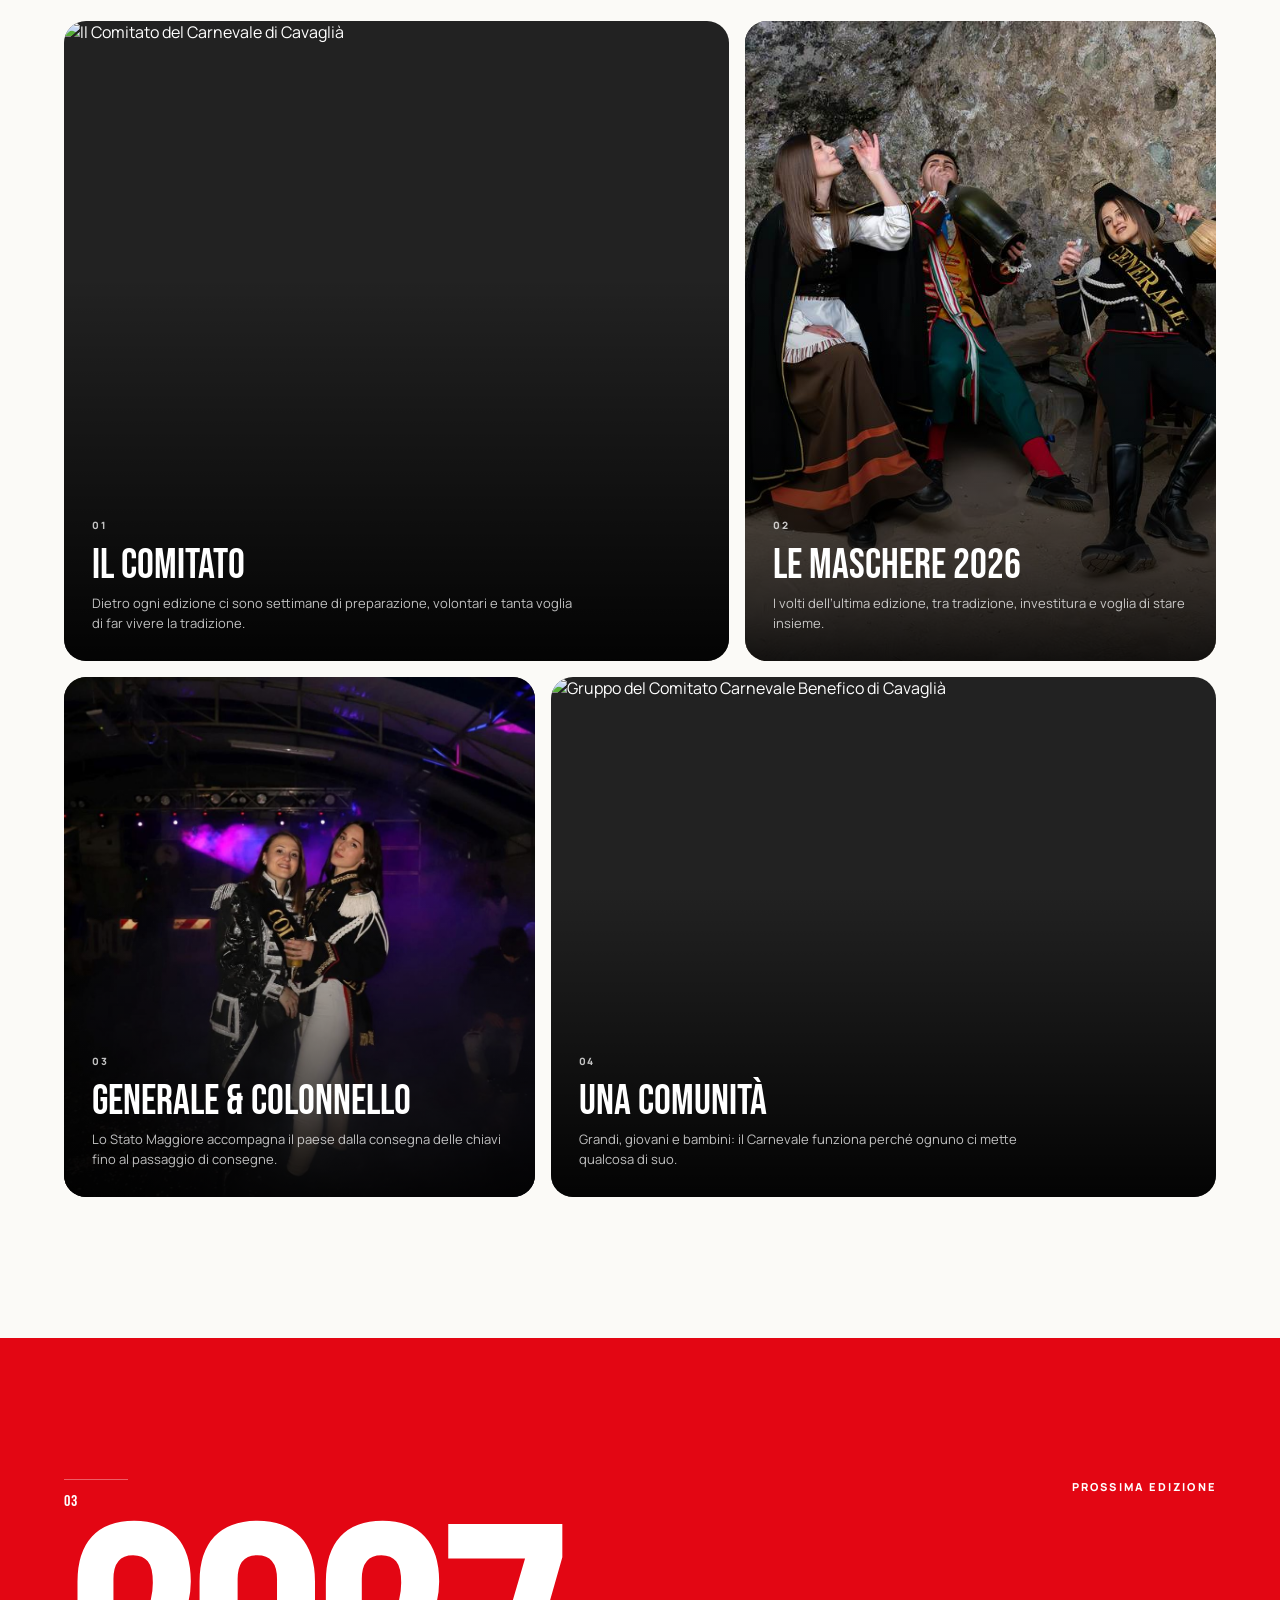
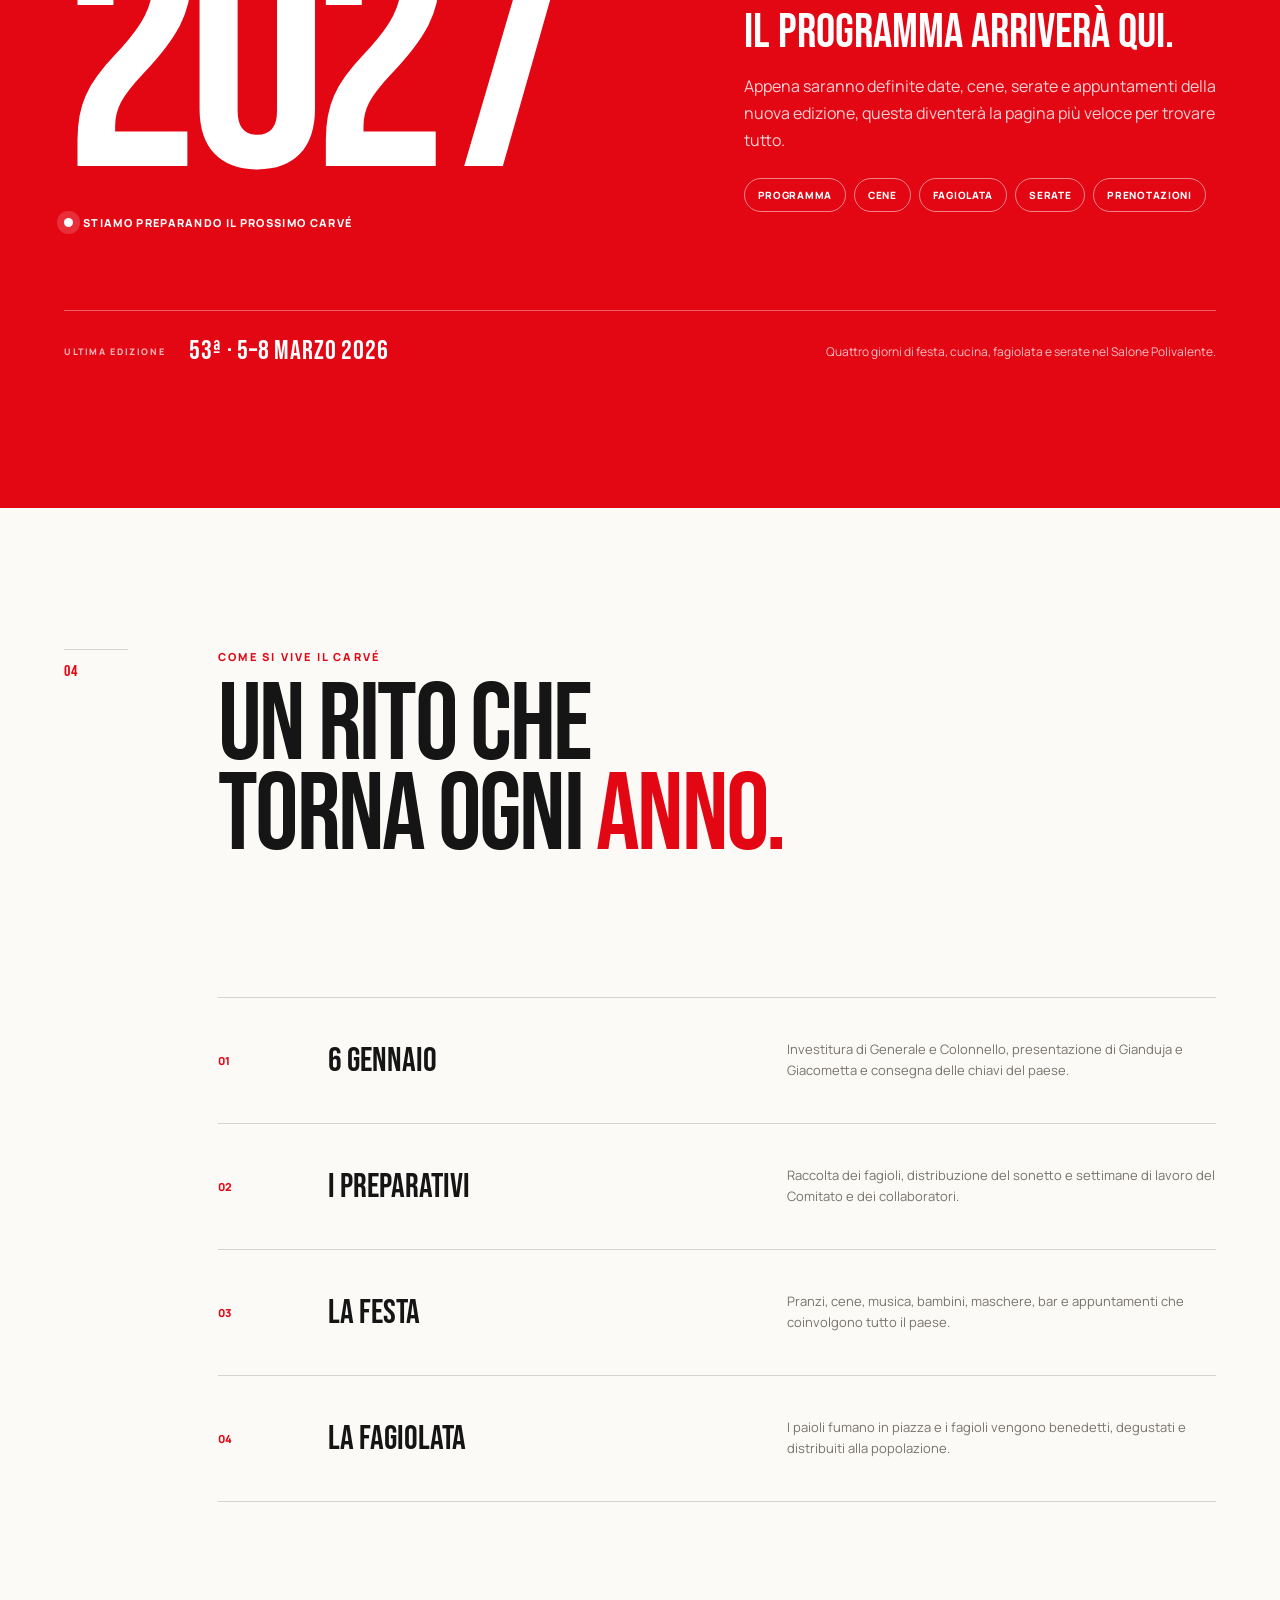
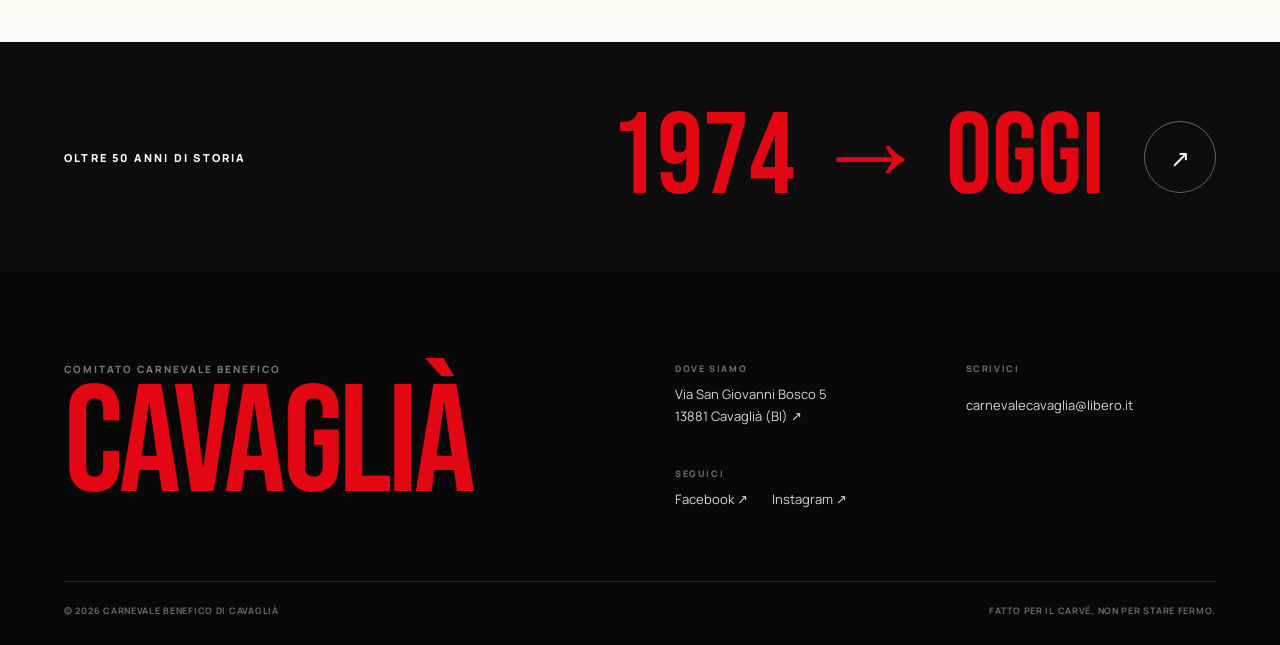
==== commit 182bcbc5: "Add Albo storico to navigation" ====
--- a/index.html
+++ b/index.html
@@ -30,6 +30,7 @@
       <a href="#tradizione">Tradizione</a>
       <a href="#edizione">Edizione 2027</a>
       <a href="storia.html">Storia</a>
+      <a href="storia.html#archivio">Albo storico</a>
       <a href="#contatti">Contatti</a>
     </nav>
   </header>
